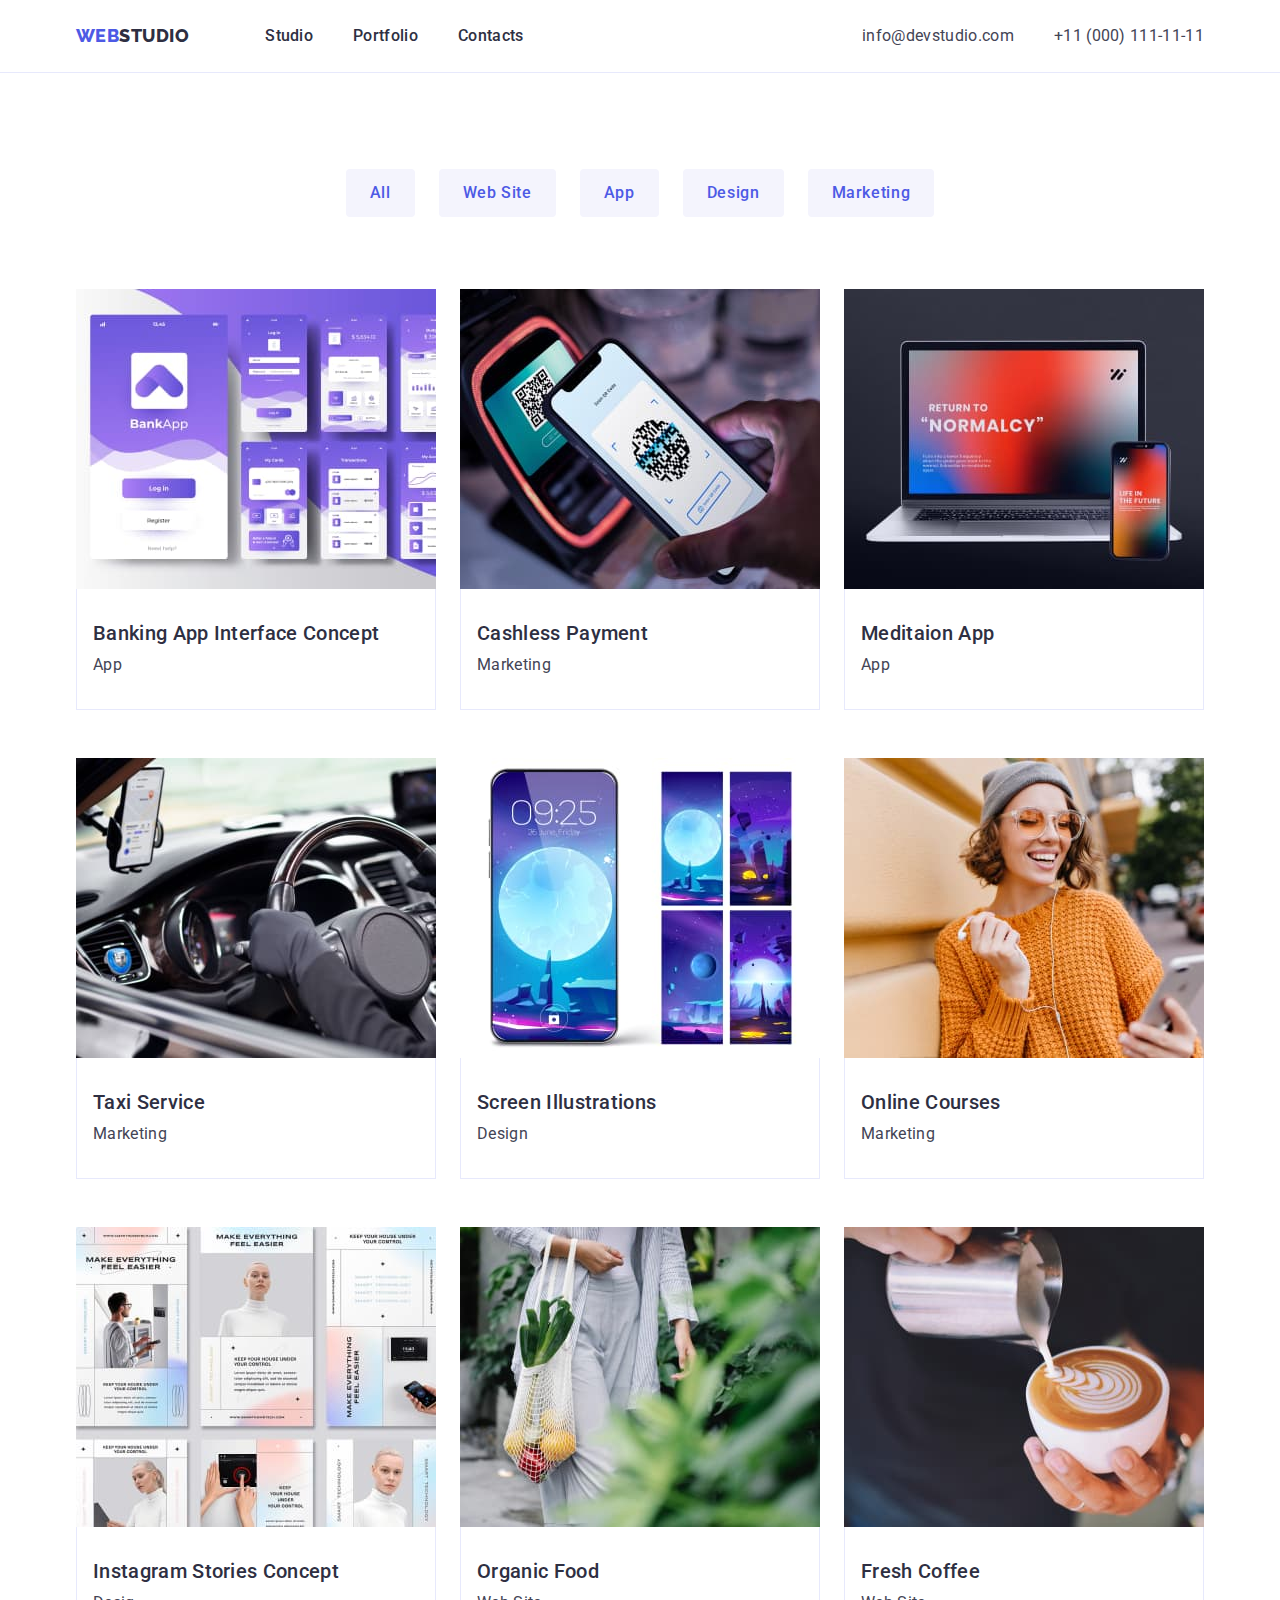
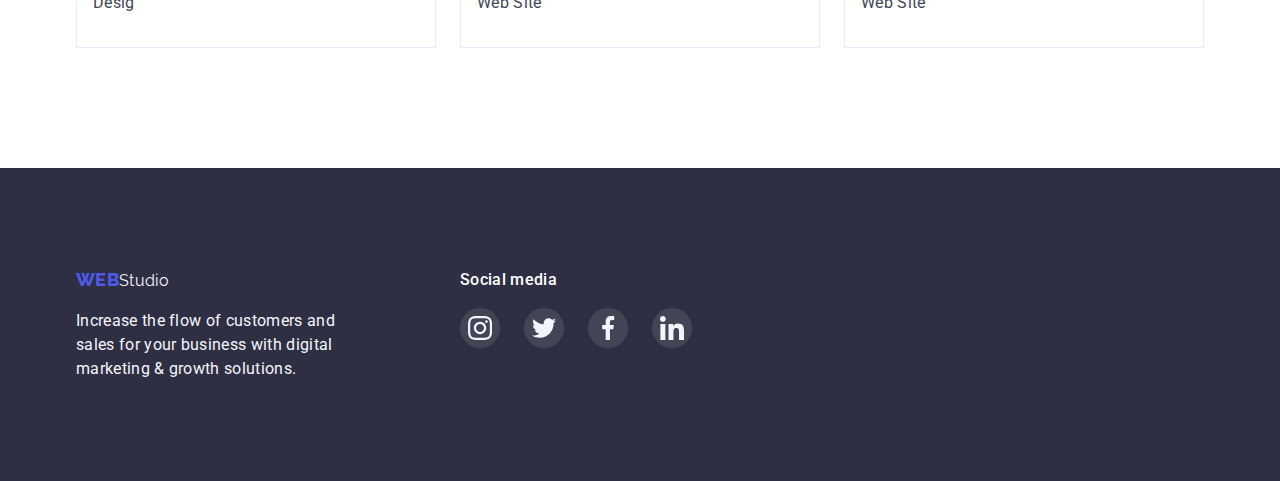
==== portfolio.html @ 820c5dfa "homework4" ====
<!DOCTYPE html>
<html lang="en">

<head>
    <meta charset="UTF-8">
    <meta http-equiv="X-UA-Compatible" content="IE=edge">
    <meta name="viewport" content="width=device-width, initial-scale=1.0">
    <title>Document</title>
    <link rel="preconnect" href="https://fonts.googleapis.com">
    <link rel="preconnect" href="https://fonts.gstatic.com" crossorigin>
    <link href="https://fonts.googleapis.com/css2?family=Raleway:wght@800&family=Roboto:wght@400;500;700&display=swap"
        rel="stylesheet">
    <link rel="stylesheet"
        href="https://cdnjs.cloudflare.com/ajax/libs/modern-normalize/1.1.0/modern-normalize.min.css">
    <link rel="stylesheet" href="css/styles.css">
</head>

<body>

    <header class="header part">

        <div class="container main ">
            <nav class="header-navigation">

                <a class="logo-bloc" href="./index.html">
                    <span class="logo">Web</span><span class="logo-item">Studio</span>
                </a>


                <ul class="header-list list">
                    <li class="item"><a href="index.html" class="header-item">Studio</a></li>
                    <li class="item"><a href="" class="header-item">Portfolio</a></li>
                    <li class="item"><a href="" class="header-item">Contacts</a></li>
                </ul>

            </nav>
            <!-- contact -->
            <address class="adress">
                <ul class="adres-list list">
                    <li class="item">
                        <a href="mailto:info@devstudio.com" class="adres-list-mal">info@devstudio.com</a>
                    </li>
                    <li class="item">
                        <a href="tel:+110001111111" class="adres-list-tel">+11 (000) 111-11-11</a>
                    </li>
                </ul>
            </address>
        </div>

    </header>




    <main>

        <!-- Filters -->
        <section class="partfolio">
            <div class="container-img">
                <h2 class="visually-hidden">Filters</h2>
                <ul class="visually list">

                    <li class="button-div"><button class="btn-list" type="button">All</button></li>
                    <li class="button-div"><button class="btn-list" type="button">Web Site</button></li>
                    <li class="button-div"><button class="btn-list" type="button">App</button></li>
                    <li class="button-div"><button class="btn-list" type="button">Design</button></li>
                    <li class="button-div"><button class="btn-list" type="button">Marketing</button></li>

                </ul>

                <ul class="items list">
                    <!-- rov 1 -->

                    <li class="foto-img">
                        <a class="fot" href="./index.html"><img src="./images.partfolio/img.jpg" alt="app" width="360">

                            <div class="text">
                                <h2 class="section-heading">Banking App Interface Concept</h2>
                                <p class="section-text">App</p>
                            </div>
                        </a>
                    </li>
                    <li class="foto-img">
                        <a class="fot" href="./index.html"><img src="./images.partfolio/Marketing.jpg" alt="app"
                                width="360">

                            <div class="text">
                                <h2 class="section-heading">Cashless Payment</h2>
                                <p class="section-text">Marketing</p>
                            </div>
                        </a>
                    </li>
                    <li class="foto-img">
                        <a class="fot" href="./index.html"><img src="./images.partfolio/app.jpg" alt="app" width="360">

                            <div class="text">
                                <h2 class="section-heading">Meditaion App</h2>
                                <p class="section-text">App</p>
                            </div>
                        </a>
                    </li>


                    <!-- rov 2 -->

                    <li class="foto-img"><a href="./index.html"><img src="./images.partfolio/taxyecsport.jpg" alt="app"
                                width="360">
                            <div class="text">
                                <h2 class="section-heading">Taxi Service</h2>
                                <p class="section-text">Marketing</p>
                            </div>
                        </a>
                    </li>

                    <li class="foto-img"><a href="./index.html"><img src="./images.partfolio/tellefon.jpg" alt="app"
                                width="360">
                            <div class="text">
                                <h2 class="section-heading">Screen Illustrations</h2>
                                <p class="section-text">Design</p>
                            </div>
                        </a>
                    </li>

                    <li class="foto-img"><a href="./index.html"><img src="./images.partfolio/gyrl.jpg" alt="app"
                                width="360">
                            <div class="text">
                                <h2 class="section-heading">Online Courses</h2>
                                <p class="section-text">Marketing</p>
                            </div>
                        </a>
                    </li>


                    <!-- rov 3 -->

                    <li class="foto-img"><a href="./index.html"><img src="./images.partfolio/stend.jpg" alt="app"
                                width="360">
                            <div class="text">
                                <h2 class="section-heading">Instagram Stories Concept</h2>
                                <p class="section-text">Desig</p>
                            </div>
                        </a>
                    </li>
                    <li class="foto-img"><a href="./index.html"><img src="./images.partfolio/website.jpg" alt="app"
                                width="360">
                            <div class="text">
                                <h2 class="section-heading">Organic Food</h2>
                                <p class="section-text">Web Site</p>
                            </div>
                        </a>
                    </li>
                    <li class="foto-img"><a href="./index.html"><img src="./images.partfolio/coffe.jpg" alt="app"
                                width="360">
                            <div class="text">
                                <h2 class="section-heading">Fresh Coffee</h2>
                                <p class="section-text">Web Site</p>
                            </div>
                        </a>

                    </li>
            </div>
            </ul>

        </section>

    </main>

    <!--Fooret-->
    <!--Fooret-->
    <footer class="footer">
        <div class="container">
            <div class="footer-text">
                <a href="./index.html">
                    <span class="logo">Web</span><span class="footer-logo-item">Studio</span>
                </a>

                <p class="footer-text">Increase the flow of customers and sales for your business with digital marketing
                    &
                    growth solutions.</p>

            </div>
            <div class="footer-social">

                <h2 class="title-footer">
                    Social media
                </h2>
                <div class="link-footer">
                    <ul class="social-footer">
                        <li class="icon-footer">
                            <a class="color" href="/" class=""></a>
                            <svg class="footer-social" width="24" height="24">
                                <use class="footer-href" href="./images.subgect/socmeredg-defs.svg#icon-instagram">
                                </use>
                            </svg>

                        </li>
                        <li class="icon-footer">
                            <a href="/" class=""></a>
                            <svg class="footer-social" width="24" height="24">
                                <use href="./images.subgect/socmeredg-defs.svg#icon-twitter">
                                </use>
                            </svg>

                        </li>
                        <li class="icon-footer">
                            <a href="/" class="team-link link"></a>
                            <svg class="footer-social" width="24" height="24">
                                <use href="./images.subgect/socmeredg-defs.svg#icon-facebook">
                                </use>
                            </svg>

                        </li>
                        <li class="icon-footer">
                            <a href="/" class=""></a>
                            <svg class="footer-social" width="24" height="24">
                                <use href="./images.subgect/socmeredg-defs.svg#icon-linkedin">
                                </use>
                            </svg>

                        </li>
                    </ul>
                </div>



            </div>
        </div>

    </footer>

</body>

</html>
---- css/styles.css ----
:root {
    --praymery-text-color: #2E2F42;
    --titli-text-color: #434455;
    --accent-color: #4D5AE5;
    --accent-colot-too: #404BBF;
    --titli-list--color: #FFFFFF;
    --accent-list-color: #F4F4FD;
    --accent-list-color-too: #E7E9FC;
    --accent-castomers-color: #8E8F99;
    --accent-colot-footor: #31D0AA;
}


body {
    color: var(--titli-text-color);
    font-family: Roboto, sans-serif;
    letter-spacing: 0.02em;
}




/* підкреслення */
a {
    text-decoration: none;

}

/*--------- ултіліти ---------*/

/* обнуляєм крапочки */
.list {
    list-style: none;
    padding: 0;
    margin: 0;
    font-size: 0;
}


.h1,
h2,
h3,
h4,
h5,
h6 {
    margin: 0;
    padding: 0;

}

.ul {
    margin: 0;
    padding: 0;
}

.p {
    margin: 0;
}



/* -------header-------- */




.container.main {
    display: flex;
    align-items: center;
}


/* logo */

.logo-bloc {
    display: inline-block;
    padding-top: 24px;
    padding-bottom: 24px;
    margin-right: 76px;

}


.logo {
    color: var(--accent-color);
    font-family: Raleway, sans-serif;
    font-weight: 800;
    font-size: 18px;
    line-height: 1.3;
    align-items: center;
    text-transform: uppercase;

}

.logo-item {
    color: var(--praymery-text-color);
    font-family: Raleway, sans-serif;
    letter-spacing: 0.03em;
    font-weight: 800;
    font-size: 18px;
    line-height: 1.3;
    align-items: center;
    text-transform: uppercase;

}


.header-navigation {
    display: flex;
}




.item:not(:last-child) {
    margin-right: 40px;
}


.header-list,
.item {
    display: flex;


}

.header-list,
.list {

    font-family: 500;
    font-size: 16px;
    line-height: 1.5;
    margin-top: 0;
    margin-bottom: 0;
    margin-right: 0;

}


.header-item:hover {
    color: var(--accent-colot-too);
}

.header-item:focus {
    color: var(--accent-colot-too);
}

.header-item {
    padding-top: 24px;
    padding-bottom: 24px;
    display: block;
    color: var(--praymery-text-color);
    font-weight: 500;
    font-size: 16px;
    line-height: 1.5;


}

.header-current {
    color: var(--accent-colot-too);
}

/* adres */

.adress {
    margin-left: auto;
}

.adres-list {
    display: flex;
    margin-top: 0;
    margin-bottom: 0;
    margin-right: 0;

}

.adres-list.item+.item {
    margin-left: 40px;
}

.adres-list-mal:hover,
:focus {
    color: var(--accent-colot-too);
}

.adres-list-mal,
.adres-list-tel {
    color: var(--titli-text-color);
    font-weight: 400;
    font-size: 16px;
    line-height: 1.5;
    font-style: normal;
}

.adres-list-tel:hover,
:focus {
    color: var(--accent-colot-too);
}


/* --CONTAINER-- */


.container,
.container-img {
    width: 1158px;
    padding-left: 15px;
    padding-right: 15px;
    margin-left: auto;
    margin-right: auto;


}

/* -------geroy-------- */

.hirol {
    width: 1440px;

    margin-left: auto;
    margin-right: auto;
    padding-top: 188px;
    padding-bottom: 188px;

    text-align: center;
    align-self: start;

    background-repeat: no-repeat;
    background-position: center;
    background-size: cover;
    background-image: linear-gradient(to right, rgba(46, 47, 66, 0.7), rgba(46, 47, 66, 0.7)), url(../images/geroy.jpg);



}





.hirol-title {
    width: 496px;
    color: var(--titli-list--color);
    font-size: 56px;
    line-height: 1.1;
    margin-top: 0;
    margin-left: auto;
    margin-right: auto;

}


/* кнопка */

.button {
    color: var(--titli-list--color);
    background-color: var(--accent-color);

    font-family: Roboto, sans-serif;

    font-size: 16px;
    line-height: 1.5;
    letter-spacing: 0.04em;
    font-weight: 500;
    cursor: pointer;

    display: inline-block;
    border: var(--accent-color);
    border-radius: 4px;
    padding: 16px 32px;
    gap: 10px;
    min-width: 105px;






}

.button:hover {
    background-color: var(--accent-colot-too);
}

.button:focus {
    background-color: var(--accent-colot-too);
}




/* -------principes-------- */

.principes {
    padding-top: 120px;
    padding-bottom: 120px;
}

.principes-list {
    display: flex;

}


.principes-item {

    margin-bottom: 0;
    margin-right: 24px;
    margin-right: 24px;
}


.principes-icon-list {
    color: var(--praymery-text-color);
}

/* .principes-item::before {
    display: block;
    width: 264px;
    height: 112px;
    content: "";
    border-radius: 4px;
    background-color: var(--accent-list-color);
    background-image: url(/images.subgect/symbol-defs.svg#icon-strategy);
    background-size: contain;
    background-repeat: no-repeat;
    background-position: center; */


.principes-icon {
    display: flex;
    align-items: center;
    justify-content: center;
    padding: 0;
    gap: 24px;
    width: 264px;
    height: 112px;
    border-radius: 4px;
    background-color: var(--accent-list-color);


}


.principes-item:nth-child(4n) {
    margin-right: 0;
}


.visually-hidden {
    position: absolute;
    width: 1px;
    height: 1px;
    margin: -1px;
    border: 0;
    padding: 0;

    white-space: nowrap;
    clip-path: inset(100%);
    clip: rect(0 0 0 0);
    overflow: hidden;
}

.container>.principes-subject {
    font-family: 500;
}

.principes-subject {
    font-weight: 500;
    font-size: 20px;
    line-height: 1.2;
    margin-top: 8px;
    margin-bottom: 8px;


}

.principes-description {

    width: 264px;
    margin-top: 0;
    margin-bottom: 0;

    color: var(--titli-text-color);
    font-weight: normal;
    font-size: 16px;
    line-height: 1.5;
    letter-spacing: 0.02em;
    order: 1;

}


/* ----foto---- */

.section {
    padding-bottom: 120px;
}



.work {
    display: flex;
    flex-wrap: wrap;

}


.imgg-foto {
    margin-right: 24px;
}


.imgg-foto:nth-child(3n) {
    margin-right: o;
}


.img {
    display: block;
}

/* -------section 1-------- */



.section-subject {
    margin-top: 0;
    margin-bottom: 72px;

    font-size: 36px;
    line-height: 1.1;

    text-align: center;
}





/* -------section 2-------- */

.section-item {
    background-color: var(--accent-list-color);
    padding-top: 120px;
    padding-bottom: 120px;

}

.section-title {
    text-align: center;
    font-size: 36px;
    line-height: 1.1;
    margin-top: 0;
    margin-bottom: 0;
    margin-bottom: 72px;
}




/* foto-section-2 */


.imgg {
    display: flex;
}

.page {
    font-size: 0;
    margin-right: 24px;
    padding-bottom: 32px;
    background-color: var(--titli-list--color);

    box-shadow: 0px 1px 6px rgba(46, 47, 66, 0.08), 0px 1px 1px rgba(46, 47, 66, 0.16), 0px 2px 1px rgba(46, 47, 66, 0.08);
}

.page:nth-child(4) {
    margin-right: 0;
}

.img-foto {

    color: var(--titli-list--color);
}

.info {

    padding-bottom: 32px;
    padding-top: 32px;


}

.img-subject {
    font-weight: 500;
    font-size: 20px;
    line-height: 1.2;
    text-align: center;
    margin-bottom: 8px;
}




.img-text {
    color: var(--titli-text-color);
    font-weight: 400;
    font-size: 16px;
    line-height: 1.5;
    text-align: center;
    margin-top: 0;
    margin-bottom: 0px;


}


.link-traling {
    display: block;
    flex-direction: row;
    justify-content: center;
    align-items: center;

    margin-right: 0;
    padding-left: 16px;
    padding-right: 16px;

}

.icon-team {
    display: flex;
    justify-content: center;
    align-items: center;
    width: 40px;
    height: 40px;
    background-color: var(--accent-color);
    border-radius: 50%;
    cursor: pointer;

    margin-right: 24px;
}

.icon-team:nth-child(4) {
    margin-right: 0;
}

.icon-team:hover,
.focus {
    background-color: var(--accent-colot-too);
}


.team-social {
    display: block;
    align-items: center;
    justify-content: center;
    color: var(--accent-list-color);
}



.social {
    display: flex;
    padding: 0;
}


/* castomes */

.castomers-title {

    color: var(--praymery-text-color);

    font-style: normal;
    font-size: 36px;
    line-height: 1.1;
    text-align: center;
    text-transform: capitalize;
    letter-spacing: 0.02em;

    padding-top: 120px;
    margin-bottom: 72px;
}

.castomers-item {
    display: flex;
}

.castomers-list-item {
    margin-right: 24px;
}

.castomers-list-item:nth-child(6) {
    margin-right: 0;
}

.castomers-link {
    width: 168px;
    height: 88px;
    border: 1px solid var(--accent-castomers-color);
    border-color: var(--accent-castomers-color);
    border-radius: 4px;
    display: flex;
    justify-content: center;
    align-items: center;

}

.castomers-icon {
    fill: var(--accent-castomers-color);
}


.castomers-link:hover,
.focus {
    border-color: var(--accent-colot-too);
}

.castomers-link:hover>.castomers-icon,
.castomers-link:focus>.castomers-icon {
    fill: currentColor;
    color: var(--accent-colot-too);
}

.castomers-icon {
    display: flex;
    justify-content: center;
    align-items: center;
}



/* -------footer-------- */

/* фон */

.footer {
    background-color: var(--praymery-text-color);
    padding-top: 100px;
    padding-bottom: 100px;
}

footer>.container {
    display: flex;
}

.footer-logo-item {
    color: var(--accent-list-color);
    font-family: Raleway, sans-serif
}


.footer-text {
    color: var(--accent-list-color);
    font-weight: 400;
    font-size: 16px;
    line-height: 1.5;
    width: 264px;
    margin-bottom: 0;
    margin-right: 120px;
}





.title-footer {
    margin-bottom: 16px;

    font-style: normal;
    font-weight: 500;
    font-size: 16px;
    line-height: 1.5;
    letter-spacing: 0.02em;
    color: var(--titli-list--color);
}



.link-footer {
    display: block;
    flex-direction: row;
    justify-content: center;
    align-items: center;

    margin-right: 0;

}


.social-footer {
    display: flex;
    padding-left: 0;
    margin-top: 0;
    margin-bottom: 0;
}


.icon-footer {
    display: flex;
    justify-content: center;
    align-items: center;
    width: 40px;
    height: 40px;
    background-color: rgba(255, 255, 255, 0.1);
    border-radius: 50%;
    cursor: pointer;

    margin-right: 24px;
}

.icon-footer:hover {
    background-color: var(--accent-colot-footor);

}

.icon-footer:nth-child(4) {
    margin-right: 0;
}

.footer-href {
    width: 100%;
    height: 100%;
}

.footer-social {
    display: block;
    align-items: center;
    justify-content: center;
    color: rgba(255, 255, 255, 255);
}



/* --------------------------   PARTFOLIO  --------------------------*/

.header,
.part {
    border-bottom: 1px solid var(--accent-list-color-too);
}

.partfolio {
    padding-top: 96px;
    padding-bottom: 120px;

    display: flex;
    flex-wrap: wrap;
}

/* кнопки */

.visually {
    display: flex;
    flex-wrap: wrap;
    justify-content: center;
    margin-bottom: 72px;

}

.button-div {
    margin-right: 24px;
}

.button-div:nth-child(5n) {
    margin-right: 0;
}

.button-div :focus {
    color: var(--titli-list--color);
    background-color: var(--accent-colot-too);

}

.button-div :hover {
    color: var(--titli-list--color);
    background-color: var(--accent-colot-too);

}



.btn-list {
    font-family: Roboto, sans-serif;
    color: var(--accent-color);
    background-color: var(--accent-list-color);
    cursor: pointer;

    border-radius: 4px;
    border: 1px solid var(--accent-list-colot-too);

    font-size: 16px;
    line-height: 1.5;
    letter-spacing: 0.04em;
    font-weight: 500;
    cursor: pointer;



    padding: 12px 24px;
    min-width: 21px;
}

/* секція списку */

.text {



    padding-top: 32px;
    padding-bottom: 32px;
    padding-left: 16px;
    padding-right: 16px;
    border-left: 1px solid var(--accent-list-color-too);
    border-right: 1px solid var(--accent-list-color-too);
    border-bottom: 1px solid var(--accent-list-color-too);
}

.items {
    font-size: 0;
    flex-wrap: wrap;
    display: flex;
}



.foto-img {

    display: block;
    width: 360px;
    margin-right: 24px;
    margin-bottom: 48px;
}


.foto-img:hover,
.focus {
    box-shadow: 0px 1px 6px rgba(46, 47, 66, 0.08), 0px 1px 1px rgba(46, 47, 66, 0.16), 0px 2px 1px rgba(46, 47, 66, 0.08);
}

.foto-img:nth-child(3n) {
    margin-right: 0;
}

.foto-img:nth-last-child(-n +3) {
    margin-bottom: 0;
}

.section-heading {
    color: var(--praymery-text-color);

    width: 290px;

    margin-bottom: 8px;
    font-weight: 500;
    font-size: 20px;
    line-height: 1.2;

}



.section-text {
    margin-top: 0;
    margin-bottom: 0;
    color: var(--titli-text-color);
    font-weight: 400;
    font-size: 16px;
    line-height: 1.5;
}
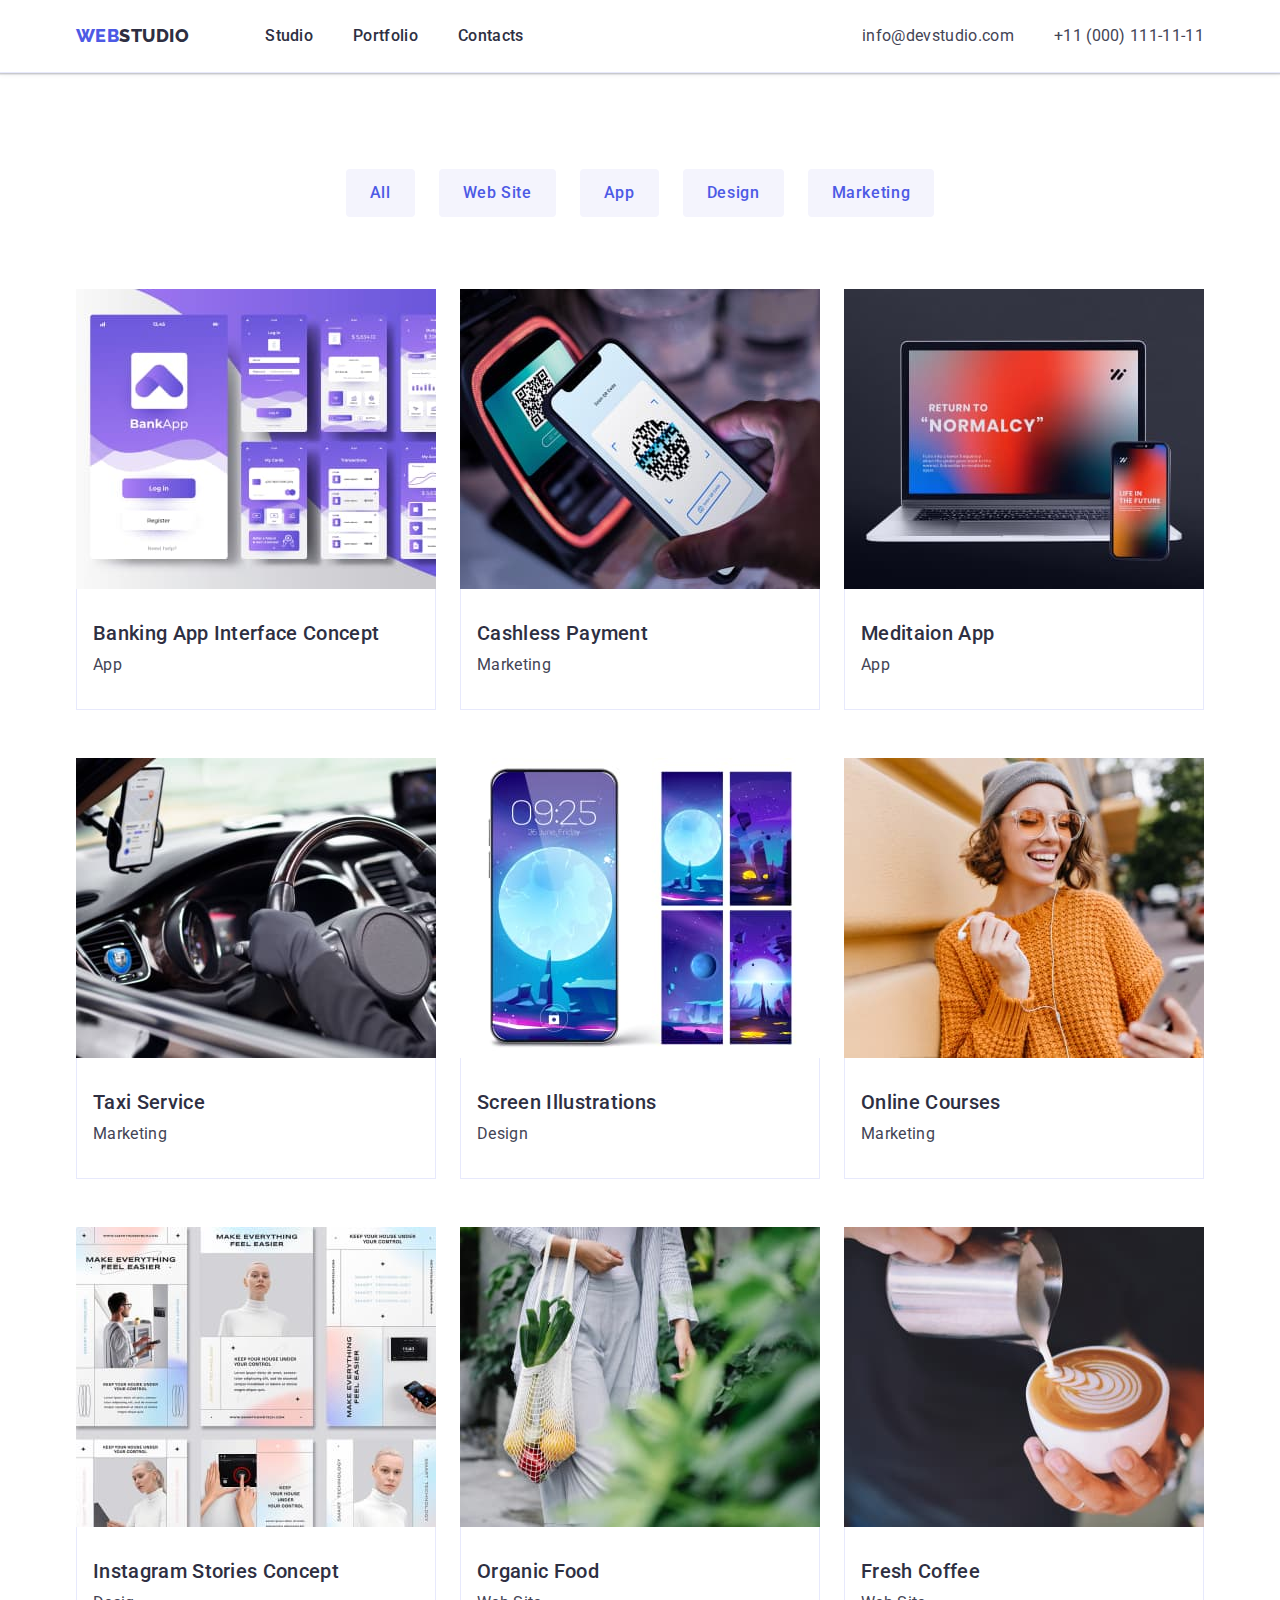
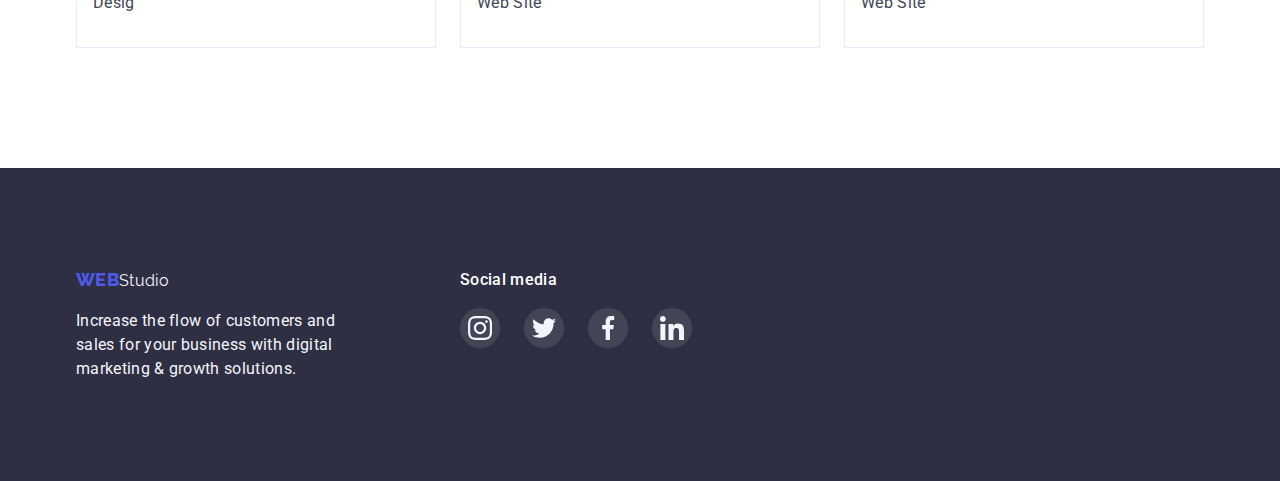
==== commit 1b084f81: "homework4" ====
--- a/portfolio.html
+++ b/portfolio.html
@@ -17,7 +17,7 @@
 
 <body>
 
-    <header class="header part">
+    <header class="header part-partfolio">
 
         <div class="container main ">
             <nav class="header-navigation">
--- a/css/styles.css
+++ b/css/styles.css
@@ -487,10 +487,8 @@
 
 .info {
 
-    padding-bottom: 32px;
+    padding-bottom: 8px;
     padding-top: 32px;
-
-
 }
 
 .img-subject {
@@ -736,9 +734,10 @@
 
 /* --------------------------   PARTFOLIO  --------------------------*/
 
-.header,
-.part {
+
+.part-partfolio {
     border-bottom: 1px solid var(--accent-list-color-too);
+    box-shadow: 0px 2px 1px rgba(46, 47, 66, 0.08), 0px 1px 1px rgba(46, 47, 66, 0.16), 0px 1px 6px rgba(46, 47, 66, 0.08);
 }
 
 .partfolio {
@@ -770,13 +769,13 @@
 .button-div :focus {
     color: var(--titli-list--color);
     background-color: var(--accent-colot-too);
-
+    box-shadow: 0px 3px 1px rgba(0, 0, 0, 0.1), 0px 2px 1px rgba(0, 0, 0, 0.08), 0px 2px 2px rgba(0, 0, 0, 0.12);
 }
 
 .button-div :hover {
     color: var(--titli-list--color);
     background-color: var(--accent-colot-too);
-
+    box-shadow: 0px 3px 1px rgba(0, 0, 0, 0.1), 0px 2px 1px rgba(0, 0, 0, 0.08), 0px 2px 2px rgba(0, 0, 0, 0.12);
 }
 
 
